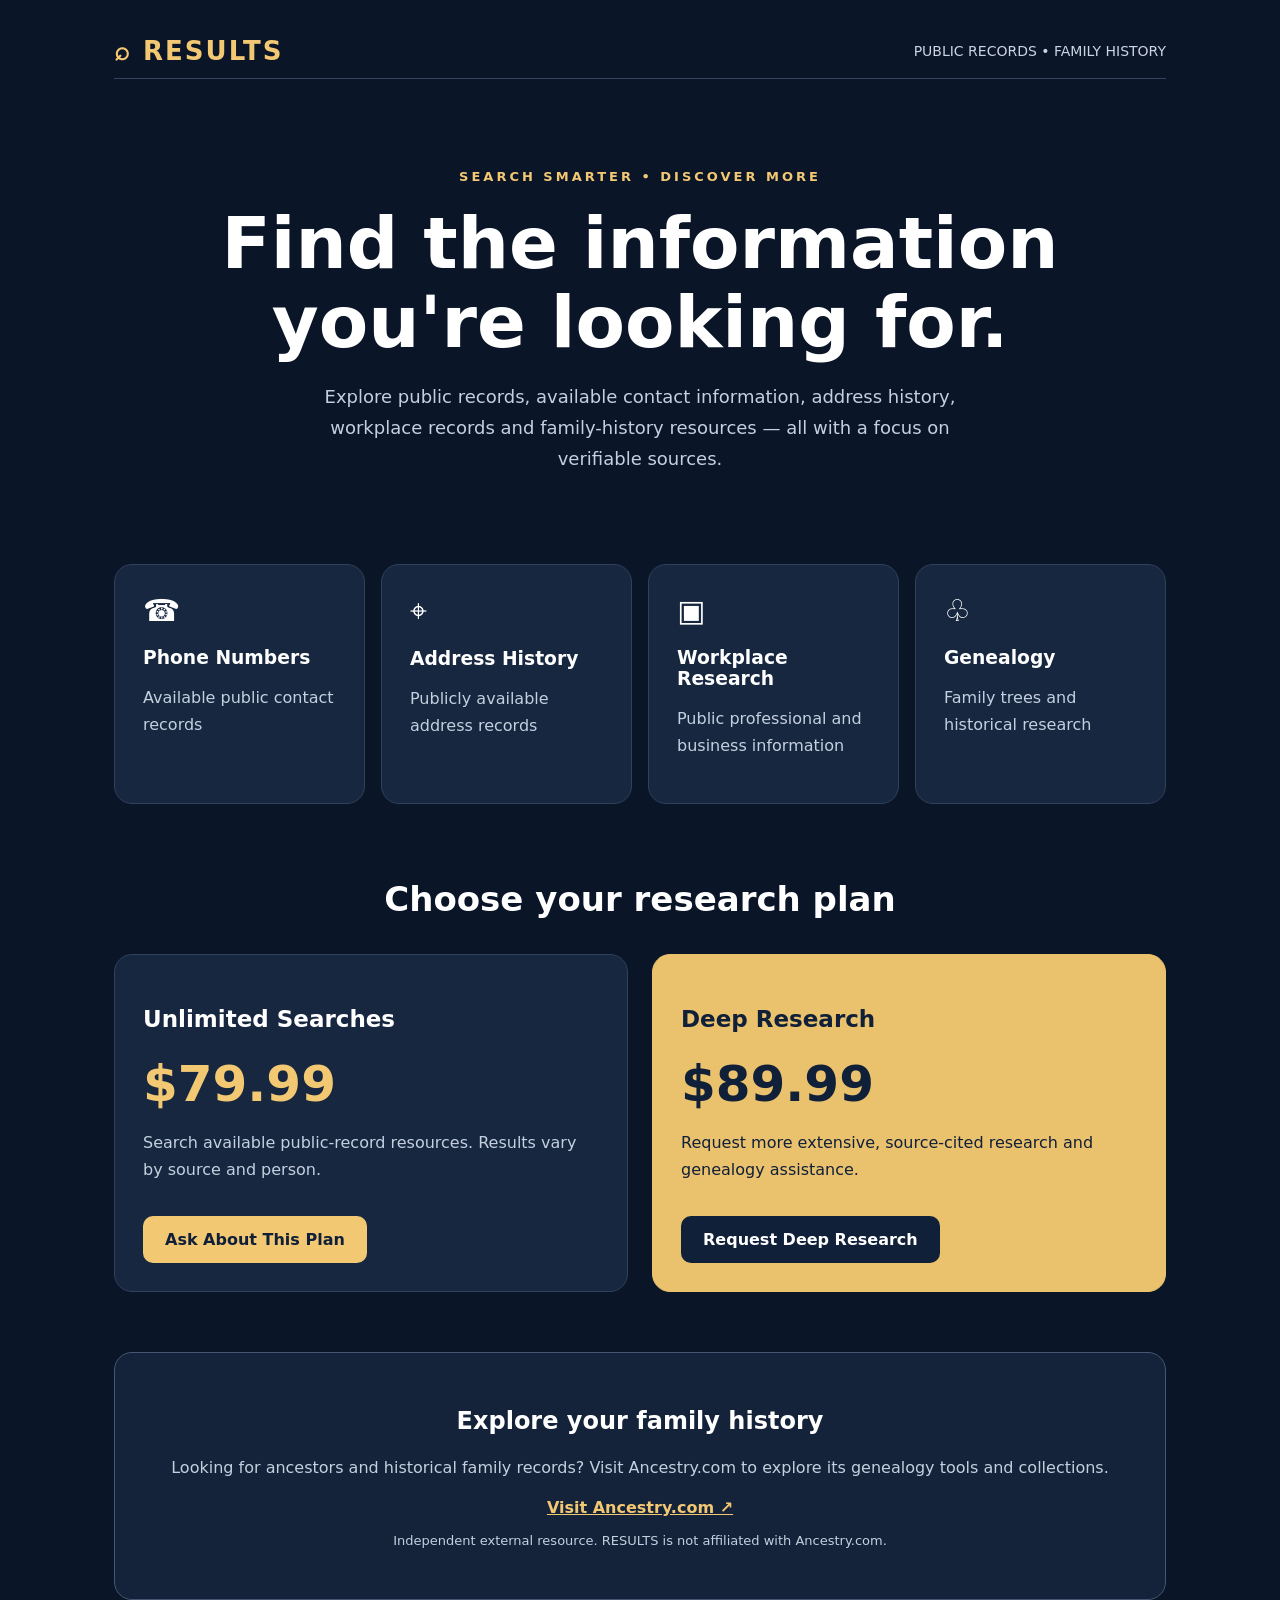
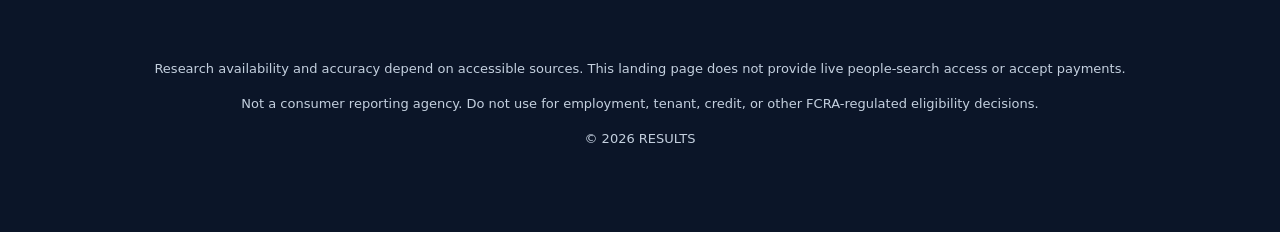
==== results-site/index.html @ daad35e1 "Add RESULTS marketing landing page with Ancestry link" ====
<!doctype html><html lang="en"><head><meta charset="utf-8"><meta name="viewport" content="width=device-width,initial-scale=1"><meta name="description" content="RESULTS public records and genealogy research landing page"><title>RESULTS | Research Intelligence</title><style>*{box-sizing:border-box}body{margin:0;background:#0b1528;color:#fff;font:16px system-ui,-apple-system,Segoe UI,sans-serif}a{color:inherit}.wrap{max-width:1100px;margin:auto;padding:24px}header{display:flex;justify-content:space-between;align-items:center;border-bottom:1px solid #34445d;padding:12px 0}.logo{font-size:26px;font-weight:900;letter-spacing:2px;color:#f3c873}.nav{font-size:14px;color:#cbd5e1}.hero{text-align:center;padding:90px 12px 55px}.eyebrow{color:#f3c873;font-weight:700;letter-spacing:3px;font-size:13px}h1{font-size:clamp(38px,6vw,72px);line-height:1.1;margin:20px auto;max-width:900px}p{color:#c4d0df;line-height:1.7}.hero p{max-width:670px;margin:auto;font-size:18px}.features{display:grid;grid-template-columns:repeat(4,1fr);gap:16px;margin:35px 0 75px}.feature,.plan{background:#172740;border:1px solid #30415a;border-radius:18px;padding:28px}.feature{min-height:145px}.feature span{font-size:30px}.feature h3{margin-bottom:0}.section-title{text-align:center;font-size:34px}.plans{display:grid;grid-template-columns:repeat(2,1fr);gap:24px;margin:35px 0 60px}.plan h3{font-size:23px}.price{font-size:50px;color:#f3c873;font-weight:850}.gold{background:#eac16d;color:#102039;border-color:#eac16d}.gold .price,.gold p{color:#102039}.button{display:inline-block;padding:14px 22px;background:#f3c873;color:#102039;text-decoration:none;font-weight:800;border-radius:10px;margin-top:16px}.gold .button{background:#102039;color:white}.genealogy{padding:34px;border:1px solid #465674;border-radius:18px;text-align:center;background:#14233a}.genealogy a{color:#f3c873;font-weight:800}footer{text-align:center;padding:45px 15px;font-size:13px;color:#9caec4}footer p{font-size:13px}@media(max-width:750px){.features{grid-template-columns:repeat(2,1fr)}.plans{grid-template-columns:1fr}.hero{padding-top:55px}.feature{padding:20px}}@media(max-width:400px){.features{grid-template-columns:1fr}}</style></head><body><div class="wrap"><header><div class="logo">⌕ RESULTS</div><div class="nav">PUBLIC RECORDS • FAMILY HISTORY</div></header><main><section class="hero"><div class="eyebrow">SEARCH SMARTER • DISCOVER MORE</div><h1>Find the information you're looking for.</h1><p>Explore public records, available contact information, address history, workplace records and family-history resources — all with a focus on verifiable sources.</p></section><section class="features" aria-label="Research topics"><div class="feature"><span>☎</span><h3>Phone Numbers</h3><p>Available public contact records</p></div><div class="feature"><span>⌖</span><h3>Address History</h3><p>Publicly available address records</p></div><div class="feature"><span>▣</span><h3>Workplace Research</h3><p>Public professional and business information</p></div><div class="feature"><span>♧</span><h3>Genealogy</h3><p>Family trees and historical research</p></div></section><h2 class="section-title" id="pricing">Choose your research plan</h2><div class="plans"><article class="plan"><h3>Unlimited Searches</h3><div class="price">$79.99</div><p>Search available public-record resources. Results vary by source and person.</p><a class="button" href="mailto:jolleyleads@gmail.com?subject=RESULTS%20Unlimited%20Searches%20Inquiry">Ask About This Plan</a></article><article class="plan gold"><h3>Deep Research</h3><div class="price">$89.99</div><p>Request more extensive, source-cited research and genealogy assistance.</p><a class="button" href="mailto:jolleyleads@gmail.com?subject=RESULTS%20Deep%20Research%20Inquiry">Request Deep Research</a></article></div><section class="genealogy"><h2>Explore your family history</h2><p>Looking for ancestors and historical family records? Visit Ancestry.com to explore its genealogy tools and collections.</p><a href="https://www.ancestry.com/" target="_blank" rel="noopener noreferrer">Visit Ancestry.com ↗</a><p style="font-size:13px">Independent external resource. RESULTS is not affiliated with Ancestry.com.</p></section></main><footer><p>Research availability and accuracy depend on accessible sources. This landing page does not provide live people-search access or accept payments.</p><p>Not a consumer reporting agency. Do not use for employment, tenant, credit, or other FCRA-regulated eligibility decisions.</p><p>© 2026 RESULTS</p></footer></div></body></html>
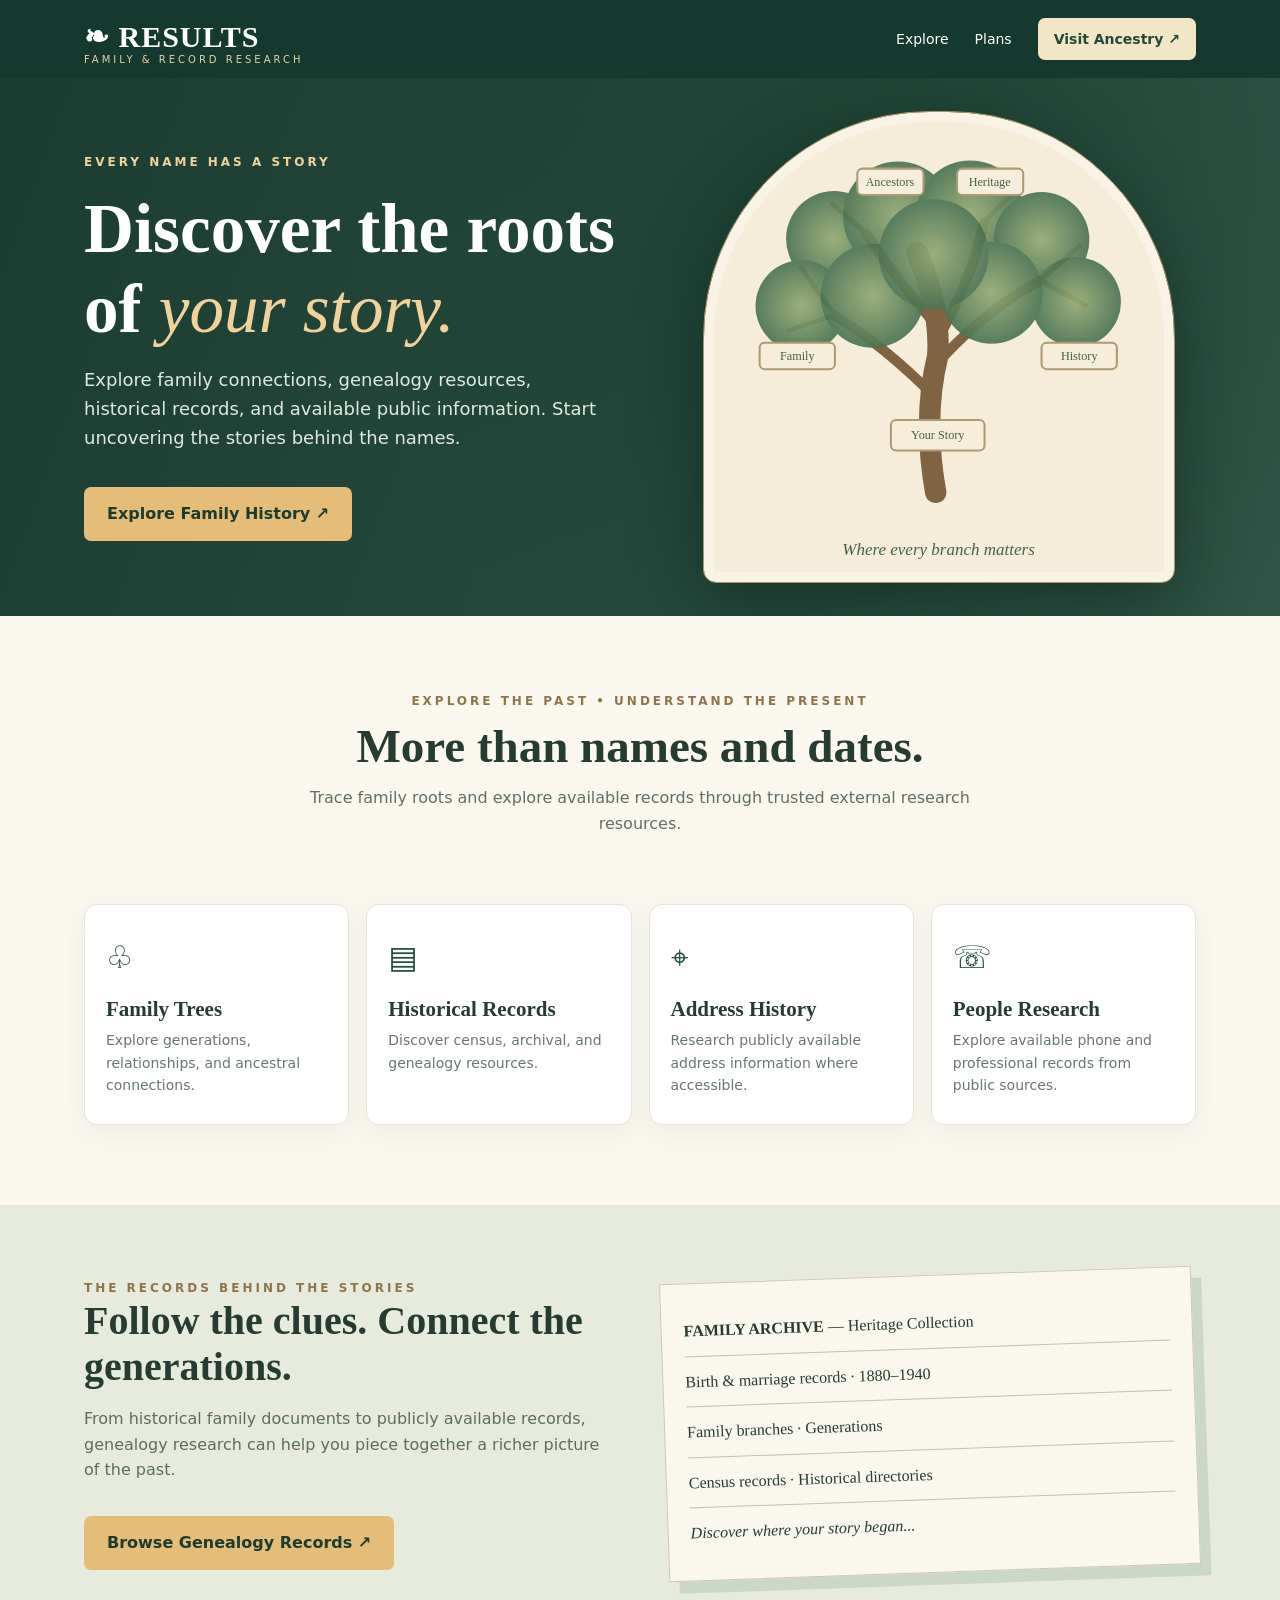
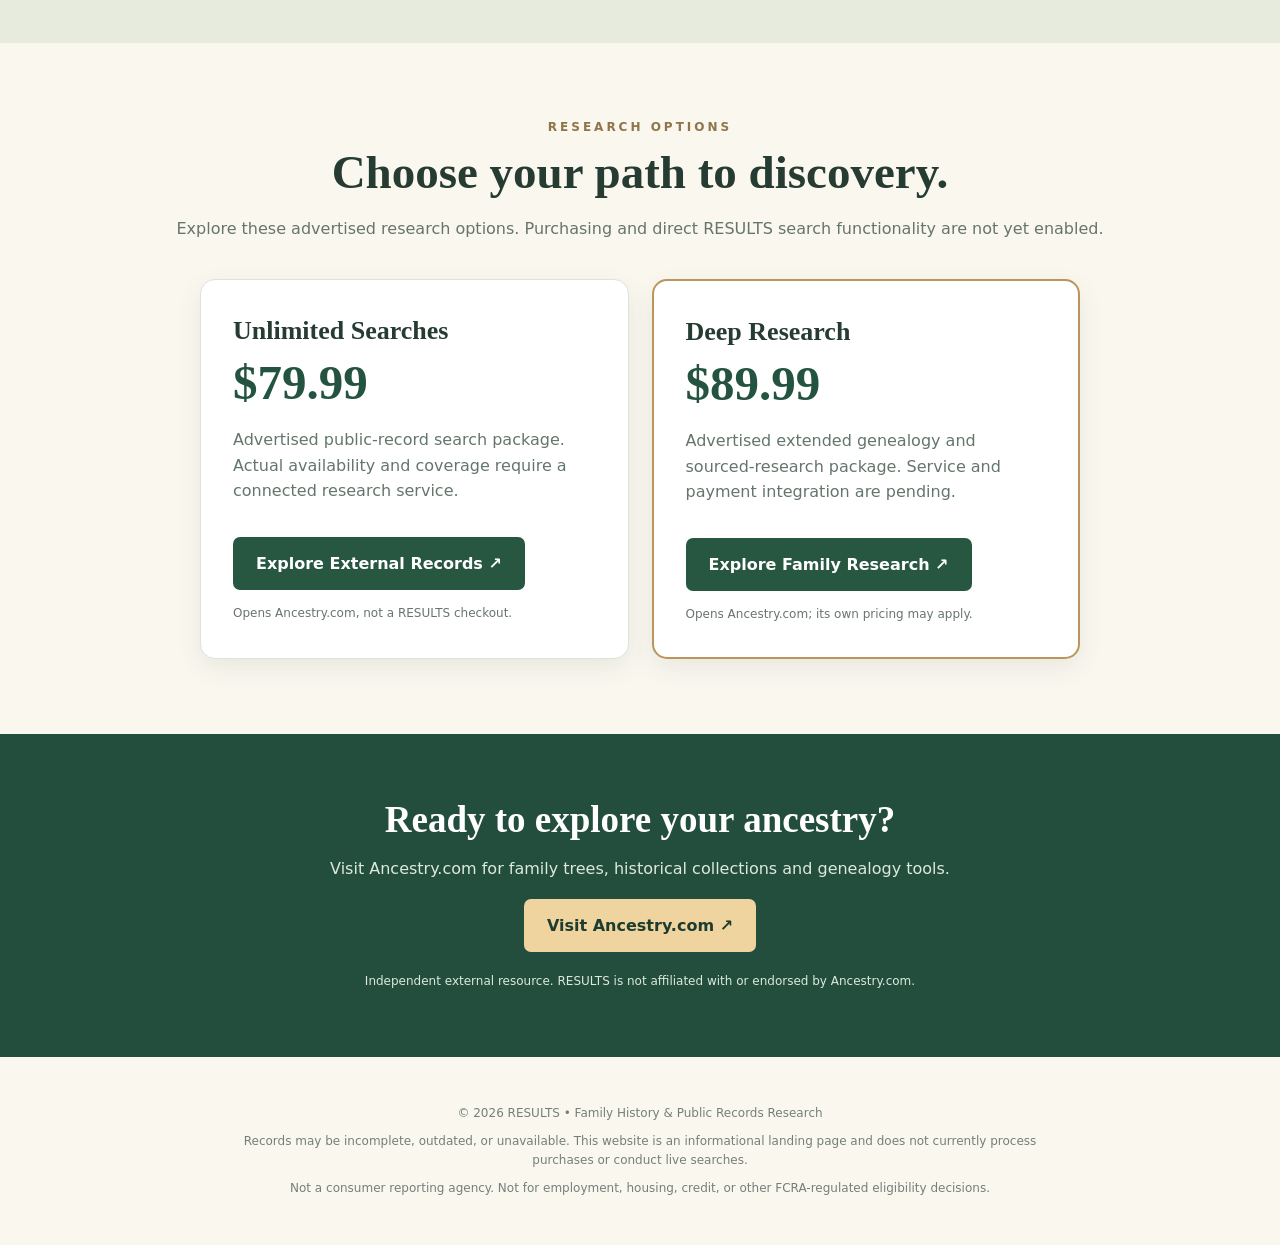
==== commit dd1ac11f: "Redesign RESULTS with heritage genealogy theme and external Ancestry links" ====
--- a/results-site/index.html
+++ b/results-site/index.html
@@ -1 +1 @@
-<!doctype html><html lang="en"><head><meta charset="utf-8"><meta name="viewport" content="width=device-width,initial-scale=1"><meta name="description" content="RESULTS public records and genealogy research landing page"><title>RESULTS | Research Intelligence</title><style>*{box-sizing:border-box}body{margin:0;background:#0b1528;color:#fff;font:16px system-ui,-apple-system,Segoe UI,sans-serif}a{color:inherit}.wrap{max-width:1100px;margin:auto;padding:24px}header{display:flex;justify-content:space-between;align-items:center;border-bottom:1px solid #34445d;padding:12px 0}.logo{font-size:26px;font-weight:900;letter-spacing:2px;color:#f3c873}.nav{font-size:14px;color:#cbd5e1}.hero{text-align:center;padding:90px 12px 55px}.eyebrow{color:#f3c873;font-weight:700;letter-spacing:3px;font-size:13px}h1{font-size:clamp(38px,6vw,72px);line-height:1.1;margin:20px auto;max-width:900px}p{color:#c4d0df;line-height:1.7}.hero p{max-width:670px;margin:auto;font-size:18px}.features{display:grid;grid-template-columns:repeat(4,1fr);gap:16px;margin:35px 0 75px}.feature,.plan{background:#172740;border:1px solid #30415a;border-radius:18px;padding:28px}.feature{min-height:145px}.feature span{font-size:30px}.feature h3{margin-bottom:0}.section-title{text-align:center;font-size:34px}.plans{display:grid;grid-template-columns:repeat(2,1fr);gap:24px;margin:35px 0 60px}.plan h3{font-size:23px}.price{font-size:50px;color:#f3c873;font-weight:850}.gold{background:#eac16d;color:#102039;border-color:#eac16d}.gold .price,.gold p{color:#102039}.button{display:inline-block;padding:14px 22px;background:#f3c873;color:#102039;text-decoration:none;font-weight:800;border-radius:10px;margin-top:16px}.gold .button{background:#102039;color:white}.genealogy{padding:34px;border:1px solid #465674;border-radius:18px;text-align:center;background:#14233a}.genealogy a{color:#f3c873;font-weight:800}footer{text-align:center;padding:45px 15px;font-size:13px;color:#9caec4}footer p{font-size:13px}@media(max-width:750px){.features{grid-template-columns:repeat(2,1fr)}.plans{grid-template-columns:1fr}.hero{padding-top:55px}.feature{padding:20px}}@media(max-width:400px){.features{grid-template-columns:1fr}}</style></head><body><div class="wrap"><header><div class="logo">⌕ RESULTS</div><div class="nav">PUBLIC RECORDS • FAMILY HISTORY</div></header><main><section class="hero"><div class="eyebrow">SEARCH SMARTER • DISCOVER MORE</div><h1>Find the information you're looking for.</h1><p>Explore public records, available contact information, address history, workplace records and family-history resources — all with a focus on verifiable sources.</p></section><section class="features" aria-label="Research topics"><div class="feature"><span>☎</span><h3>Phone Numbers</h3><p>Available public contact records</p></div><div class="feature"><span>⌖</span><h3>Address History</h3><p>Publicly available address records</p></div><div class="feature"><span>▣</span><h3>Workplace Research</h3><p>Public professional and business information</p></div><div class="feature"><span>♧</span><h3>Genealogy</h3><p>Family trees and historical research</p></div></section><h2 class="section-title" id="pricing">Choose your research plan</h2><div class="plans"><article class="plan"><h3>Unlimited Searches</h3><div class="price">$79.99</div><p>Search available public-record resources. Results vary by source and person.</p><a class="button" href="mailto:jolleyleads@gmail.com?subject=RESULTS%20Unlimited%20Searches%20Inquiry">Ask About This Plan</a></article><article class="plan gold"><h3>Deep Research</h3><div class="price">$89.99</div><p>Request more extensive, source-cited research and genealogy assistance.</p><a class="button" href="mailto:jolleyleads@gmail.com?subject=RESULTS%20Deep%20Research%20Inquiry">Request Deep Research</a></article></div><section class="genealogy"><h2>Explore your family history</h2><p>Looking for ancestors and historical family records? Visit Ancestry.com to explore its genealogy tools and collections.</p><a href="https://www.ancestry.com/" target="_blank" rel="noopener noreferrer">Visit Ancestry.com ↗</a><p style="font-size:13px">Independent external resource. RESULTS is not affiliated with Ancestry.com.</p></section></main><footer><p>Research availability and accuracy depend on accessible sources. This landing page does not provide live people-search access or accept payments.</p><p>Not a consumer reporting agency. Do not use for employment, tenant, credit, or other FCRA-regulated eligibility decisions.</p><p>© 2026 RESULTS</p></footer></div></body></html>+<!doctype html><html lang="en"><head><meta charset="utf-8"><meta name="viewport" content="width=device-width,initial-scale=1"><meta name="description" content="RESULTS: family history, genealogy and public records research"><title>RESULTS | Discover Your Family Story</title><style>:root{--forest:#204b3c;--deep:#15382f;--sage:#e9efe5;--cream:#faf7ef;--gold:#c79c51;--ink:#263b31}*{box-sizing:border-box}html{scroll-behavior:smooth}body{margin:0;background:var(--cream);color:var(--ink);font:16px/1.6 system-ui,-apple-system,Segoe UI,sans-serif}a{color:inherit}.shell{max-width:1160px;margin:auto;padding:0 24px}.top{background:var(--deep);color:white}.nav{min-height:78px;display:flex;align-items:center;justify-content:space-between;gap:20px}.brand{font-family:Georgia,serif;font-size:30px;font-weight:700;letter-spacing:1px}.brand small{font:10px system-ui;letter-spacing:3px;display:block;color:#e8d1a6;margin-top:-7px}.navlinks{display:flex;gap:26px;align-items:center;font-size:14px}.navlinks a{text-decoration:none}.navlinks a:hover{text-decoration:underline}.navlinks .navcta{background:#f2e6c7;color:#23483b;padding:10px 16px;border-radius:7px;font-weight:700}.hero{background:linear-gradient(110deg,rgba(19,54,43,.97),rgba(27,67,53,.9)),radial-gradient(circle at 70% 30%,#6d825f,transparent 55%);color:white;overflow:hidden}.herogrid{display:grid;grid-template-columns:1.05fr .95fr;align-items:center;gap:28px;min-height:520px}.eyebrow{color:#f2d29a;letter-spacing:3px;font-size:12px;font-weight:800;text-transform:uppercase}h1,h2,h3{font-family:Georgia,serif;line-height:1.15}h1{font-size:clamp(42px,5.4vw,74px);margin:17px 0}h1 em{color:#f1d29b;font-weight:400}.hero p{color:#e0e9df;font-size:18px;max-width:520px}.btn{display:inline-block;background:#e5bd79;color:#1d3c30;text-decoration:none;border-radius:7px;padding:14px 23px;font-weight:800;margin-top:17px}.btn:hover{filter:brightness(1.06)}.treecard{position:relative;margin:34px auto;width:min(100%,470px);aspect-ratio:1/1;background:#f5ecd9;border:10px solid #f9f3e5;outline:1px solid #ad946a;border-radius:48% 48% 12px 12px;box-shadow:0 20px 65px #071d1580;display:flex;align-items:center;justify-content:center}.treecard svg{width:95%;height:95%}.treelabel{position:absolute;bottom:12px;font:italic 17px Georgia;color:#42644c}.intro{text-align:center;padding:76px 0 38px}.intro h2,.pricing h2{font-size:clamp(32px,4vw,47px);margin:8px 0}.intro p{max-width:690px;margin:12px auto;color:#617065}.features{display:grid;grid-template-columns:repeat(4,1fr);gap:17px;padding:18px 0 80px}.feature{background:#fff;border:1px solid #e2e6dc;border-radius:13px;padding:28px 21px;box-shadow:0 8px 24px #284d3410}.feature .symbol{font-size:31px;color:var(--forest)}.feature h3{font-size:21px;margin:14px 0 8px}.feature p{color:#68786e;font-size:14px;margin:0}.banner{background:#e7ebdd;padding:70px 0}.bannergrid{display:grid;grid-template-columns:1fr 1fr;gap:48px;align-items:center}.banner h2{font-size:40px;margin:0 0 15px}.banner p{color:#5b6e5e}.records{background:#faf7ee;border:1px solid #cfc7b0;padding:22px;transform:rotate(-2deg);box-shadow:10px 12px 0 #cbd7c7}.records .record{border-bottom:1px solid #c8bea8;padding:12px 0;font-family:Georgia,serif}.records .record:last-child{border:0}.pricing{text-align:center;padding:75px 0}.pricing>p{color:#66756a}.plans{display:grid;grid-template-columns:1fr 1fr;gap:23px;max-width:880px;margin:38px auto 0;text-align:left}.plan{background:white;border:1px solid #dce3d9;border-radius:15px;padding:32px;box-shadow:0 9px 26px #1b463014}.plan.featured{border:2px solid #bb955b}.plan h3{font-size:26px;margin:4px 0 8px}.price{font:700 49px Georgia,serif;color:#245441}.plan p{color:#64766b;min-height:70px}.plan .btn{background:#285741;color:white}.external{font-size:12px;color:#68756c;margin-top:14px}.ancestry{background:#234e3e;color:white;text-align:center;padding:65px 20px}.ancestry h2{font-size:37px;margin:0 0 15px}.ancestry p{color:#dce9dd;max-width:650px;margin:auto}.ancestry .btn{background:#f0d4a0}footer{text-align:center;padding:38px 20px;color:#738078;font-size:12px}footer p{max-width:830px;margin:9px auto}@media(max-width:800px){.herogrid,.bannergrid{grid-template-columns:1fr}.herogrid{padding:52px 0}.treecard{max-width:340px;margin:10px auto 35px}.features{grid-template-columns:repeat(2,1fr)}.navlinks{gap:12px}.bannergrid{gap:30px}}@media(max-width:520px){.shell{padding:0 18px}.navlinks a:not(.navcta){display:none}.brand{font-size:25px}.features,.plans{grid-template-columns:1fr}.feature{padding:22px}.hero p{font-size:16px}.intro{padding-top:50px}.banner{padding:45px 0}}</style></head><body><div class="top"><header class="shell nav"><div class="brand">❧ RESULTS<small>FAMILY & RECORD RESEARCH</small></div><nav class="navlinks"><a href="#discover">Explore</a><a href="#pricing">Plans</a><a href="https://www.ancestry.com/" target="_blank" rel="noopener noreferrer" class="navcta">Visit Ancestry ↗</a></nav></header></div><main><section class="hero"><div class="shell herogrid"><div><div class="eyebrow">Every name has a story</div><h1>Discover the roots of <em>your story.</em></h1><p>Explore family connections, genealogy resources, historical records, and available public information. Start uncovering the stories behind the names.</p><a class="btn" href="https://www.ancestry.com/" target="_blank" rel="noopener noreferrer">Explore Family History ↗</a></div><div class="treecard" aria-label="Illustrated family tree"><svg viewBox="0 0 420 420" role="img" aria-label="Decorative family tree"><defs><radialGradient id="leaf"><stop stop-color="#95aa75"/><stop offset="1" stop-color="#4b7453"/></radialGradient></defs><g fill="none" stroke="#806342" stroke-linecap="round"><path d="M207 353 Q194 280 209 219 Q212 173 189 118" stroke-width="21"/><path d="M207 260 Q154 207 107 179 M207 228 Q255 174 310 145 M204 185 Q165 139 139 99 M211 199 Q245 137 254 88" stroke-width="10"/><path d="M108 179 L75 133 M107 179 L63 194 M310 145 L348 111 M310 145 L354 169 M139 99 L106 70 M254 88 L284 58" stroke-width="5"/></g><g fill="url(#leaf)" opacity=".92"><circle cx="107" cy="104" r="47"/><circle cx="170" cy="82" r="54"/><circle cx="241" cy="80" r="53"/><circle cx="311" cy="105" r="47"/><circle cx="75" cy="170" r="45"/><circle cx="345" cy="166" r="44"/><circle cx="145" cy="160" r="51"/><circle cx="262" cy="157" r="50"/><circle cx="205" cy="119" r="54"/></g><g fill="#f7eddb" stroke="#ac9a76" stroke-width="2"><rect x="130" y="35" width="65" height="26" rx="5"/><rect x="228" y="35" width="65" height="26" rx="5"/><rect x="34" y="206" width="74" height="26" rx="5"/><rect x="311" y="206" width="74" height="26" rx="5"/><rect x="163" y="282" width="92" height="30" rx="5"/></g><g font-family="Georgia,serif" font-size="12" text-anchor="middle" fill="#47624b"><text x="162" y="52">Ancestors</text><text x="260" y="52">Heritage</text><text x="71" y="223">Family</text><text x="348" y="223">History</text><text x="209" y="301">Your Story</text></g></svg><div class="treelabel">Where every branch matters</div></div></div></section><section class="shell" id="discover"><div class="intro"><div class="eyebrow" style="color:#8e754a">Explore the past • Understand the present</div><h2>More than names and dates.</h2><p>Trace family roots and explore available records through trusted external research resources.</p></div><div class="features"><article class="feature"><div class="symbol">♧</div><h3>Family Trees</h3><p>Explore generations, relationships, and ancestral connections.</p></article><article class="feature"><div class="symbol">▤</div><h3>Historical Records</h3><p>Discover census, archival, and genealogy resources.</p></article><article class="feature"><div class="symbol">⌖</div><h3>Address History</h3><p>Research publicly available address information where accessible.</p></article><article class="feature"><div class="symbol">☏</div><h3>People Research</h3><p>Explore available phone and professional records from public sources.</p></article></div></section><section class="banner"><div class="shell bannergrid"><div><div class="eyebrow" style="color:#8e754a">The records behind the stories</div><h2>Follow the clues. Connect the generations.</h2><p>From historical family documents to publicly available records, genealogy research can help you piece together a richer picture of the past.</p><a class="btn" href="https://www.ancestry.com/" target="_blank" rel="noopener noreferrer">Browse Genealogy Records ↗</a></div><div class="records" aria-label="Decorative historical document"><div class="record"><strong>FAMILY ARCHIVE</strong> — Heritage Collection</div><div class="record">Birth & marriage records · 1880–1940</div><div class="record">Family branches · Generations</div><div class="record">Census records · Historical directories</div><div class="record"><em>Discover where your story began...</em></div></div></div></section><section class="shell pricing" id="pricing"><div class="eyebrow" style="color:#8e754a">Research options</div><h2>Choose your path to discovery.</h2><p>Explore these advertised research options. Purchasing and direct RESULTS search functionality are not yet enabled.</p><div class="plans"><article class="plan"><h3>Unlimited Searches</h3><div class="price">$79.99</div><p>Advertised public-record search package. Actual availability and coverage require a connected research service.</p><a class="btn" href="https://www.ancestry.com/" target="_blank" rel="noopener noreferrer">Explore External Records ↗</a><div class="external">Opens Ancestry.com, not a RESULTS checkout.</div></article><article class="plan featured"><h3>Deep Research</h3><div class="price">$89.99</div><p>Advertised extended genealogy and sourced-research package. Service and payment integration are pending.</p><a class="btn" href="https://www.ancestry.com/" target="_blank" rel="noopener noreferrer">Explore Family Research ↗</a><div class="external">Opens Ancestry.com; its own pricing may apply.</div></article></div></section><section class="ancestry"><h2>Ready to explore your ancestry?</h2><p>Visit Ancestry.com for family trees, historical collections and genealogy tools.</p><a class="btn" href="https://www.ancestry.com/" target="_blank" rel="noopener noreferrer">Visit Ancestry.com ↗</a><p style="font-size:12px;margin-top:20px">Independent external resource. RESULTS is not affiliated with or endorsed by Ancestry.com.</p></section></main><footer><p>© 2026 RESULTS • Family History & Public Records Research</p><p>Records may be incomplete, outdated, or unavailable. This website is an informational landing page and does not currently process purchases or conduct live searches.</p><p>Not a consumer reporting agency. Not for employment, housing, credit, or other FCRA-regulated eligibility decisions.</p></footer></body></html>
